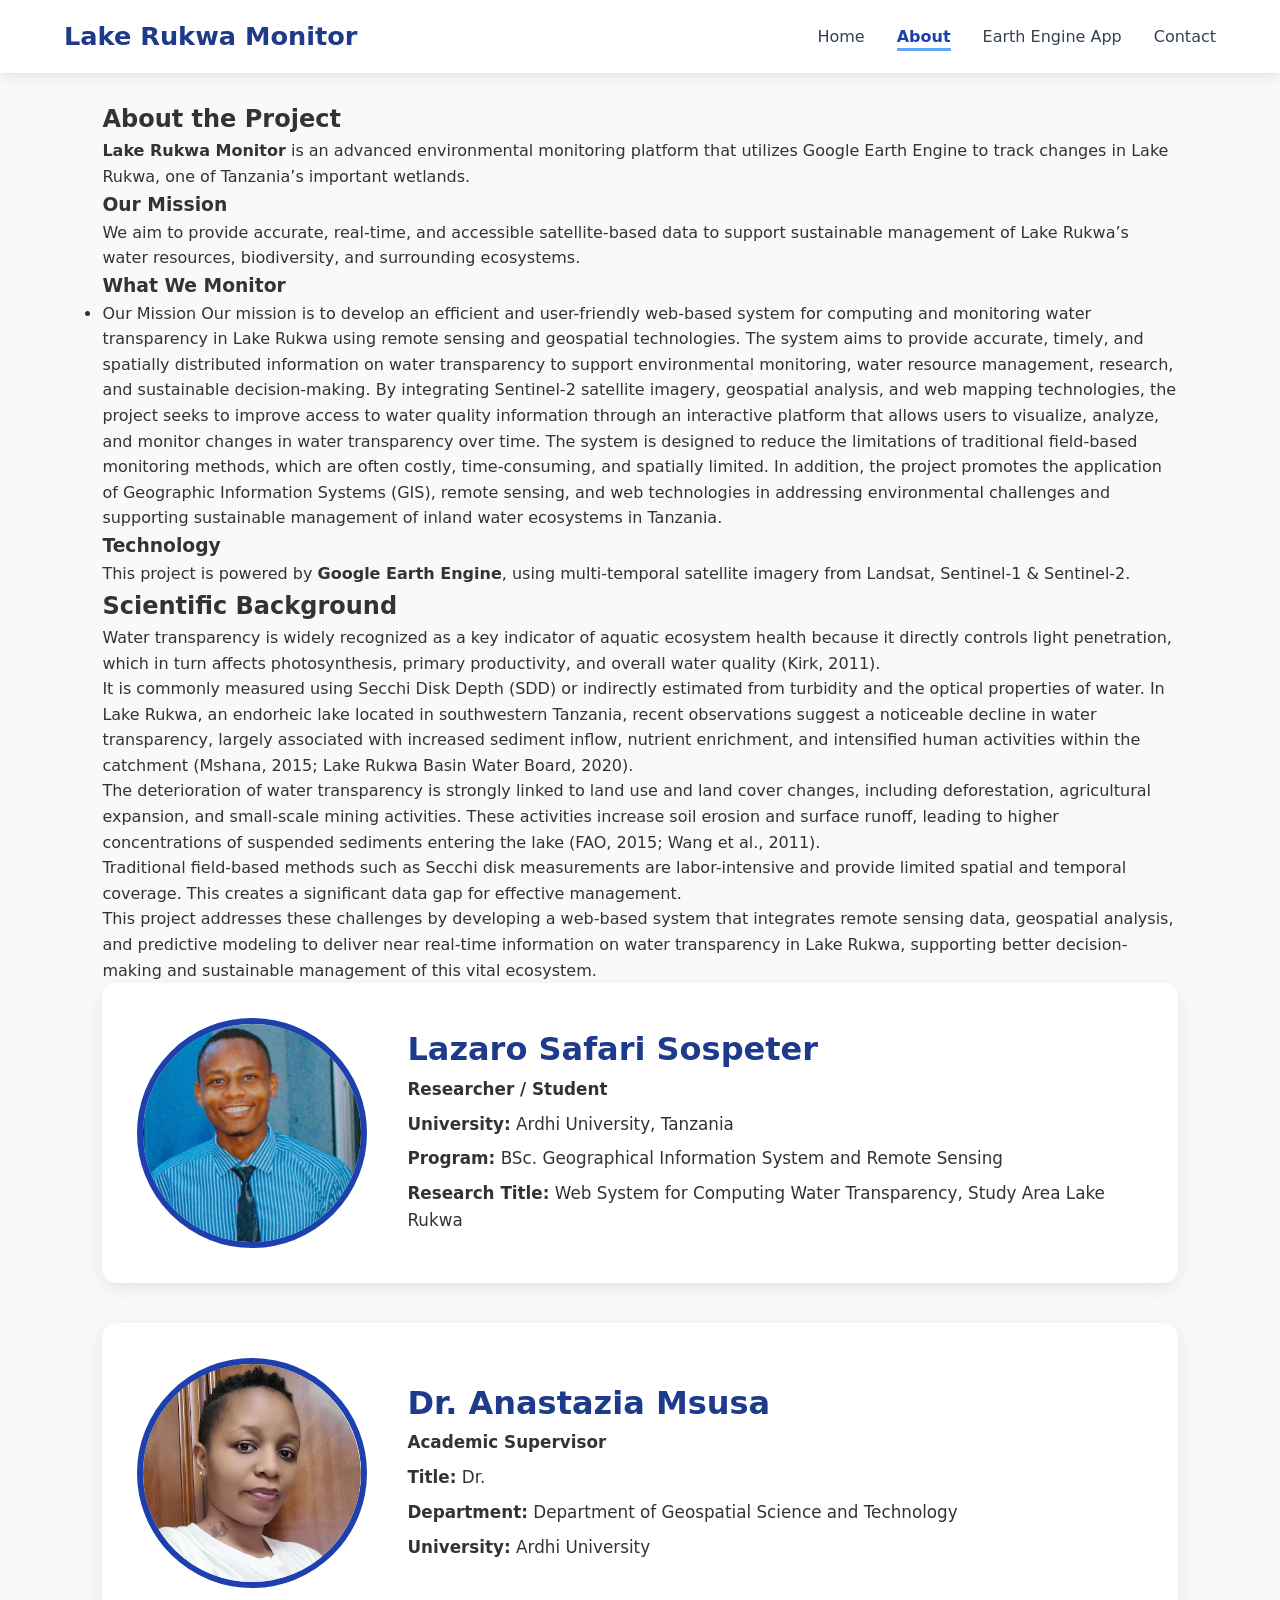
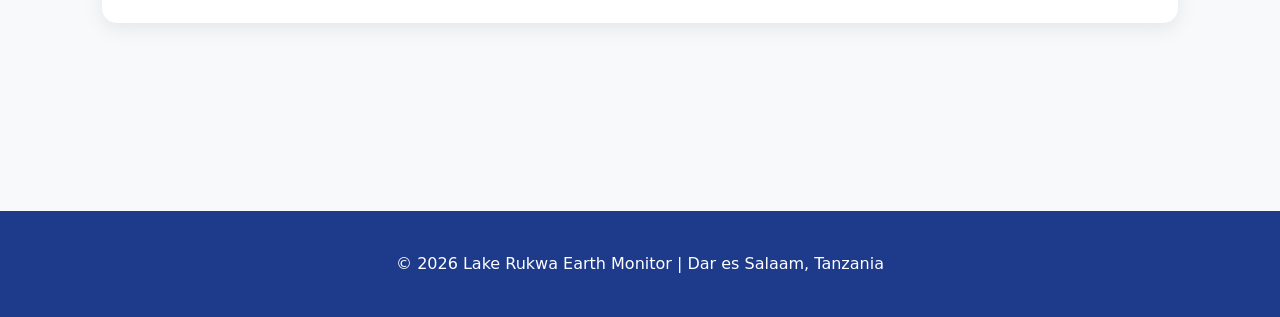
==== about.html @ d6cdce39 "Fix formatting issues in about.html" ====
<!DOCTYPE html>
<html lang="en">
<head>
  <meta charset="UTF-8">
  <meta name="viewport" content="width=device-width, initial-scale=1.0">
  <title>About - Lake Rukwa Monitor</title>
  <link rel="stylesheet" href="style.css">
</head>
<body>

  <nav class="navbar">
    <div class="logo">Lake Rukwa Monitor</div>
    <ul>
      <li><a href="index.html">Home</a></li>
      <li><a href="about.html" class="active">About</a></li>
      <li><a href="app.html">Earth Engine App</a></li>
      <li><a href="contact.html">Contact</a></li>
    </ul>
  </nav>

  <section class="about-section">
    <div class="container">

      <h2>About the Project</h2>
      
      <div class="project-description">
        <p><strong>Lake Rukwa Monitor</strong> is an advanced environmental monitoring platform that utilizes Google Earth Engine to track changes in Lake Rukwa, one of Tanzania’s important wetlands.</p>
        
        <h3>Our Mission</h3>
        <p>We aim to provide accurate, real-time, and accessible satellite-based data to support sustainable management of Lake Rukwa’s water resources, biodiversity, and surrounding ecosystems.</p>

        <h3>What We Monitor</h3>
        <ul>
          <li>Our Mission

Our mission is to develop an efficient and user-friendly web-based system for computing and monitoring water transparency in Lake Rukwa using remote sensing and geospatial technologies. The system aims to provide accurate, timely, and spatially distributed information on water transparency to support environmental monitoring, water resource management, research, and sustainable decision-making.

By integrating Sentinel-2 satellite imagery, geospatial analysis, and web mapping technologies, the project seeks to improve access to water quality information through an interactive platform that allows users to visualize, analyze, and monitor changes in water transparency over time. The system is designed to reduce the limitations of traditional field-based monitoring methods, which are often costly, time-consuming, and spatially limited.

In addition, the project promotes the application of Geographic Information Systems (GIS), remote sensing, and web technologies in addressing environmental challenges and supporting sustainable management of inland water ecosystems in Tanzania.
</li>
        </ul>

        <h3>Technology</h3>
        <p>This project is powered by <strong>Google Earth Engine</strong>, using multi-temporal satellite imagery from Landsat, Sentinel-1 & Sentinel-2.</p>
      </div>

      <!-- Scientific Background -->
      <h2>Scientific Background</h2>
      <div class="scientific-background">
        <p>Water transparency is widely recognized as a key indicator of aquatic ecosystem health because it directly controls light penetration, which in turn affects photosynthesis, primary productivity, and overall water quality (Kirk, 2011).</p>
        
        <p>It is commonly measured using Secchi Disk Depth (SDD) or indirectly estimated from turbidity and the optical properties of water. In Lake Rukwa, an endorheic lake located in southwestern Tanzania, recent observations suggest a noticeable decline in water transparency, largely associated with increased sediment inflow, nutrient enrichment, and intensified human activities within the catchment (Mshana, 2015; Lake Rukwa Basin Water Board, 2020).</p>
        
        <p>The deterioration of water transparency is strongly linked to land use and land cover changes, including deforestation, agricultural expansion, and small-scale mining activities. These activities increase soil erosion and surface runoff, leading to higher concentrations of suspended sediments entering the lake (FAO, 2015; Wang et al., 2011).</p>
        
        <p>Traditional field-based methods such as Secchi disk measurements are labor-intensive and provide limited spatial and temporal coverage. This creates a significant data gap for effective management.</p>
        
        <p>This project addresses these challenges by developing a web-based system that integrates remote sensing data, geospatial analysis, and predictive modeling to deliver near real-time information on water transparency in Lake Rukwa, supporting better decision-making and sustainable management of this vital ecosystem.</p>
      </div>

      <!-- Researcher Profile -->
<div class="researcher-profile">
  <img src="me.png" alt="Lazaro Safari Sospeter" class="profile-photo">
  <div class="profile-info">
    <h2>Lazaro Safari Sospeter</h2>
    <p><strong>Researcher / Student</strong></p>
    <p><strong>University:</strong> Ardhi University, Tanzania</p>
    <p><strong>Program:</strong> BSc. Geographical Information System and Remote Sensing</p>
    <p><strong>Research Title:</strong> Web System for Computing Water Transparency, Study Area Lake Rukwa</p>
  </div>
</div>

<!-- Supervisor Profile -->
<div class="supervisor-profile">
  <img src="Dr.png" alt="Dr. Anastazia Msusa" class="profile-photo">
  <div class="profile-info">
    <h2>Dr. Anastazia Msusa</h2>
    <p><strong>Academic Supervisor</strong></p>
    <p><strong>Title:</strong> Dr.</p>
    <p><strong>Department:</strong> Department of Geospatial Science and Technology</p>
    <p><strong>University:</strong> Ardhi University</p>
  </div>
</div>

    </div>
  </section>

  <footer>
    <p>&copy; 2026 Lake Rukwa Earth Monitor | Dar es Salaam, Tanzania</p>
  </footer>
</body>
</html>
---- style.css ----
* {
    margin: 0;
    padding: 0;
    box-sizing: border-box;
}

body {
    font-family: 'Segoe UI', system-ui, -apple-system, sans-serif;
    line-height: 1.6;
    color: #333;
    background: #f8f9fa;
}

/* ==================== NAVBAR ==================== */
.navbar {
    position: fixed;
    top: 0;
    width: 100%;
    background: rgba(255, 255, 255, 0.95);
    backdrop-filter: blur(10px);
    box-shadow: 0 2px 15px rgba(0, 0, 0, 0.1);
    padding: 1rem 5%;
    display: flex;
    justify-content: space-between;
    align-items: center;
    z-index: 1000;
}

.logo {
    font-size: 1.6rem;
    font-weight: 700;
    color: #1e3a8a;
}

.navbar ul {
    list-style: none;
    display: flex;
    gap: 2rem;
}

.navbar a {
    text-decoration: none;
    color: #334155;
    font-weight: 500;
    transition: color 0.3s;
}

.navbar a:hover {
    color: #1e40af;
}

.navbar a.active {
    color: #1e40af;
    font-weight: 600;
    position: relative;
}

.navbar a.active::after {
    content: '';
    position: absolute;
    bottom: -5px;
    left: 0;
    width: 100%;
    height: 3px;
    background: #60a5fa;
}

/* ==================== HERO SECTION ==================== */
.hero {
    height: 100vh;
    background-image: 
        linear-gradient(rgba(0, 0, 0, 0.45), rgba(0, 0, 0, 0.45)),
        url('view.png');
    background-size: cover;
    background-position: center;
    background-attachment: fixed;
    display: flex;
    align-items: center;
    justify-content: center;
    text-align: center;
    color: white;
    position: relative;
}

.hero-content {
    position: relative;
    z-index: 2;
    max-width: 850px;
    padding: 0 20px;
}

/* ==================== ABOUT & GENERAL SECTIONS ==================== */
.about-section, .section {
    padding: 100px 8%;
    min-height: 70vh;
}

.container {
    max-width: 1200px;
    margin: 0 auto;
}

.section h2 {
    font-size: 2.6rem;
    text-align: center;
    margin-bottom: 3rem;
    color: #1e3a8a;
    position: relative;
}

.section h2::after {
    content: '';
    width: 90px;
    height: 4px;
    background: #60a5fa;
    position: absolute;
    bottom: -14px;
    left: 50%;
    transform: translateX(-50%);
}

/* ==================== PROFILE CARDS ==================== */
.researcher-profile,
.supervisor-profile {
    display: flex;
    align-items: center;
    gap: 40px;
    background: white;
    padding: 35px;
    border-radius: 15px;
    box-shadow: 0 6px 20px rgba(0, 0, 0, 0.08);
    margin-bottom: 40px;
}

.profile-photo {
    width: 230px;
    height: 230px;
    object-fit: cover;
    border-radius: 50%;
    border: 6px solid #1e40af;
    flex-shrink: 0;
}

.profile-info h2 {
    margin-top: 0;
    color: #1e3a8a;
    font-size: 2rem;
}

.profile-info p {
    margin-bottom: 8px;
    font-size: 1.05rem;
}

/* ==================== STEP CARDS (How to Use) ==================== */
.how-to-use {
    display: grid;
    grid-template-columns: repeat(auto-fit, minmax(320px, 1fr));
    gap: 25px;
    margin-top: 30px;
}

.step-card {
    background: white;
    padding: 28px 24px;
    border-radius: 16px;
    box-shadow: 0 6px 20px rgba(0, 0, 0, 0.08);
    border-left: 6px solid #1e40af;
    transition: all 0.3s ease;
    position: relative;
}

.step-card:hover {
    transform: translateY(-8px);
    box-shadow: 0 15px 30px rgba(30, 64, 175, 0.15);
    border-left-color: #60a5fa;
}

.step-card h3 {
    color: #1e40af;
    font-size: 1.35rem;
    margin-bottom: 12px;
    padding-left: 8px;
}

.step-card p {
    color: #334155;
    line-height: 1.7;
    font-size: 1.02rem;
}

/* Step Number */
.step-card::before {
    content: attr(data-step);
    position: absolute;
    top: -12px;
    left: -12px;
    background: #1e40af;
    color: white;
    width: 32px;
    height: 32px;
    border-radius: 50%;
    display: flex;
    align-items: center;
    justify-content: center;
    font-weight: bold;
    font-size: 1.1rem;
    box-shadow: 0 4px 10px rgba(30, 64, 175, 0.3);
}

/* ==================== BUTTONS ==================== */
.btn {
    background: #1e40af;
    color: white;
    padding: 14px 36px;
    font-size: 1.1rem;
    border: none;
    border-radius: 50px;
    cursor: pointer;
    transition: all 0.3s;
    font-weight: 600;
    text-decoration: none;
    display: inline-block;
}

.btn:hover {
    background: #3b82f6;
    transform: translateY(-4px);
    box-shadow: 0 10px 25px rgba(30, 64, 175, 0.4);
}

/* ==================== FORM STYLES (for Contact page) ==================== */
form {
    max-width: 700px;
    margin: 0 auto;
    display: flex;
    flex-direction: column;
    gap: 1.2rem;
}

input, textarea {
    padding: 15px;
    border: 1px solid #cbd5e1;
    border-radius: 10px;
    font-size: 1.05rem;
    transition: all 0.3s;
}

input:focus, textarea:focus {
    outline: none;
    border-color: #3b82f6;
    box-shadow: 0 0 0 4px rgba(59, 130, 246, 0.15);
}

/* Footer */
footer {
    background: #1e3a8a;
    color: white;
    text-align: center;
    padding: 2.5rem 1rem;
    margin-top: 3rem;
}

/* ==================== RESPONSIVE ==================== */
@media (max-width: 768px) {
    .navbar ul {
        gap: 1rem;
        font-size: 0.95rem;
    }
    
    .section, .about-section {
        padding: 80px 5%;
    }
    
    .hero h1 {
        font-size: 2.8rem;
    }
    
    .researcher-profile,
    .supervisor-profile {
        flex-direction: column;
        text-align: center;
        gap: 20px;
    }
    
    .profile-photo {
        width: 180px;
        height: 180px;
    }
}
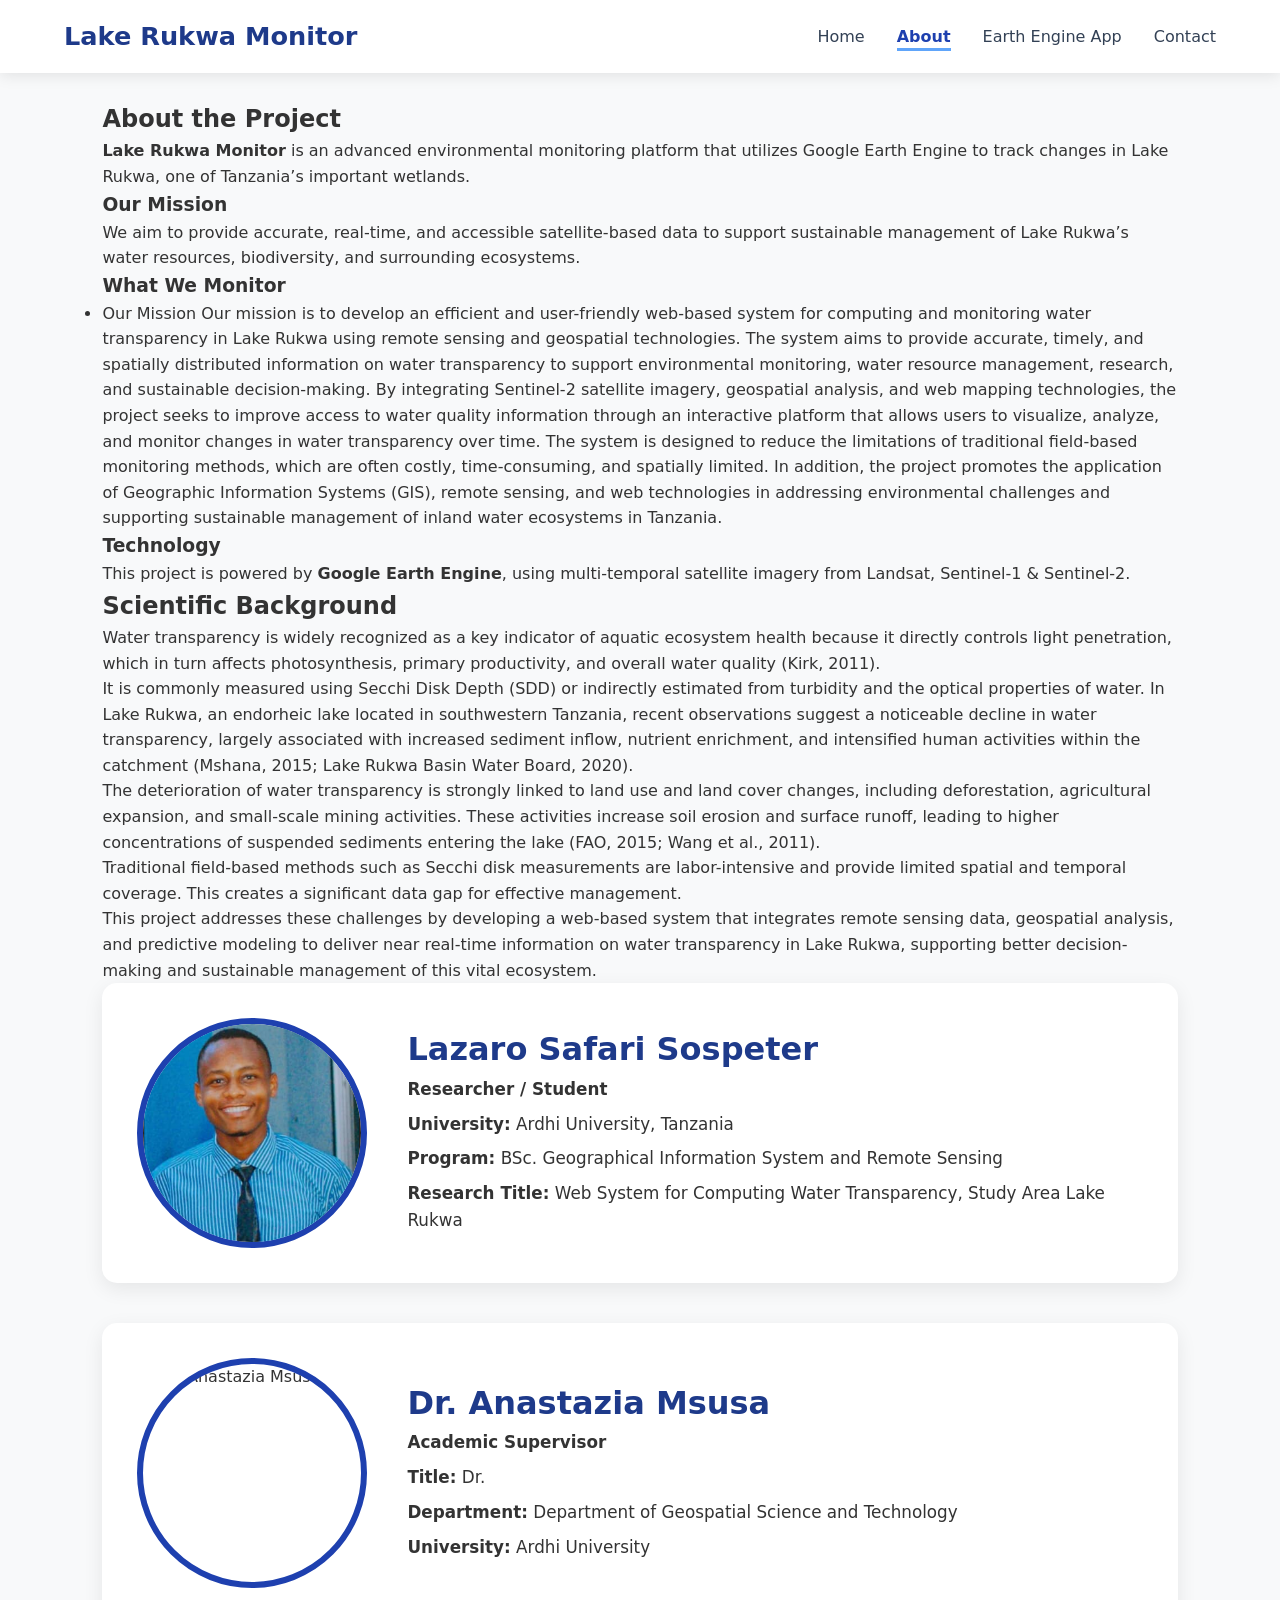
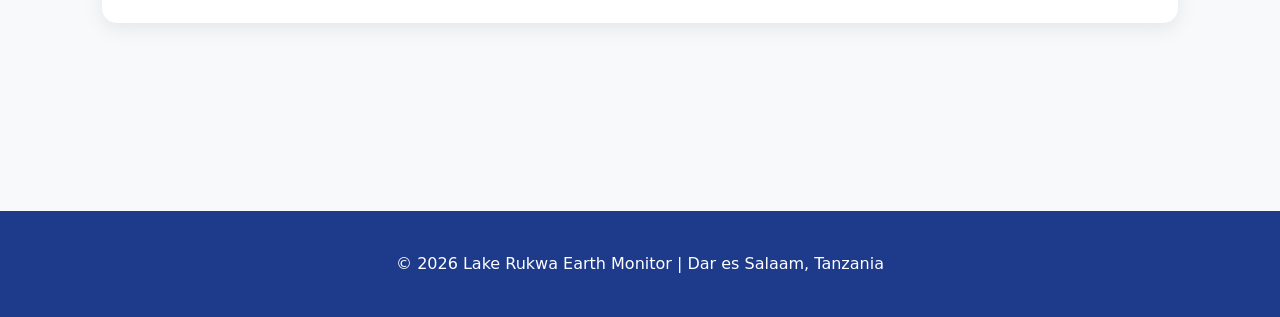
==== commit 8c7677cf: "Add files via upload" ====
--- a/about.html
+++ b/about.html
@@ -73,7 +73,7 @@
 
 <!-- Supervisor Profile -->
 <div class="supervisor-profile">
-  <img src="Dr.png" alt="Dr. Anastazia Msusa" class="profile-photo">
+  <img src="Dr.jpg" alt="Dr. Anastazia Msusa" class="profile-photo">   <!-- Change filename if needed -->
   <div class="profile-info">
     <h2>Dr. Anastazia Msusa</h2>
     <p><strong>Academic Supervisor</strong></p>
@@ -90,4 +90,4 @@
     <p>&copy; 2026 Lake Rukwa Earth Monitor | Dar es Salaam, Tanzania</p>
   </footer>
 </body>
-</html>
+</html>
--- a/style.css
+++ b/style.css
@@ -287,4 +287,4 @@
         width: 180px;
         height: 180px;
     }
-}
+}
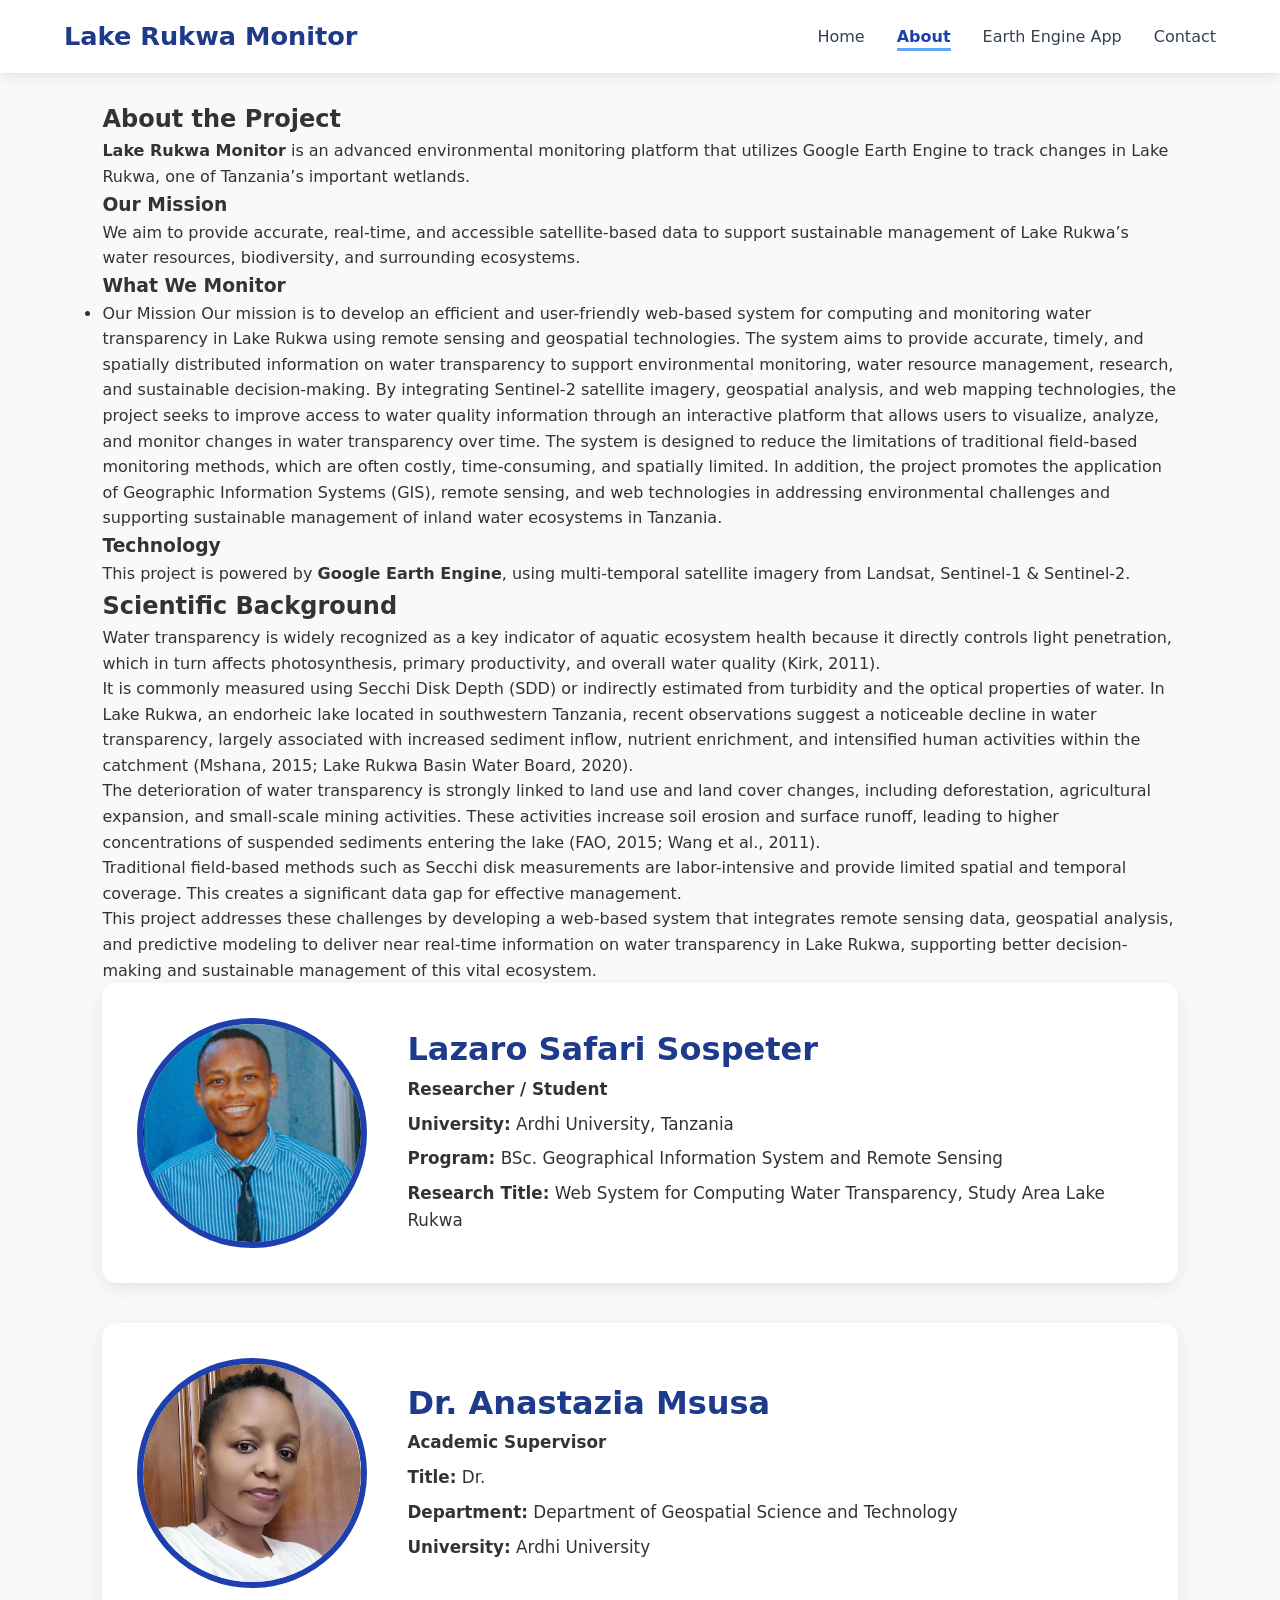
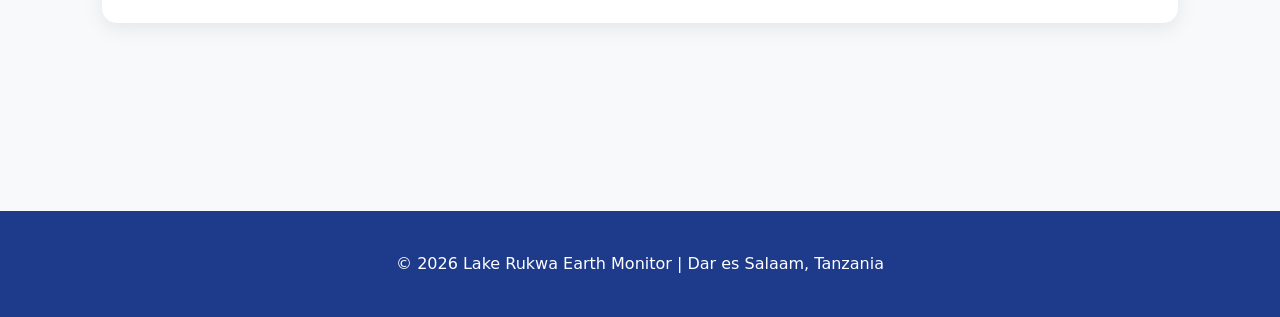
==== commit 02d835b5: "Fix HTML encoding issues in about.html" ====
--- a/about.html
+++ b/about.html
@@ -73,7 +73,7 @@
 
 <!-- Supervisor Profile -->
 <div class="supervisor-profile">
-  <img src="Dr.jpg" alt="Dr. Anastazia Msusa" class="profile-photo">   <!-- Change filename if needed -->
+  <img src="Dr.png" alt="Dr. Anastazia Msusa" class="profile-photo">   <!-- Change filename if needed -->
   <div class="profile-info">
     <h2>Dr. Anastazia Msusa</h2>
     <p><strong>Academic Supervisor</strong></p>
@@ -90,4 +90,4 @@
     <p>&copy; 2026 Lake Rukwa Earth Monitor | Dar es Salaam, Tanzania</p>
   </footer>
 </body>
-</html>+</html>
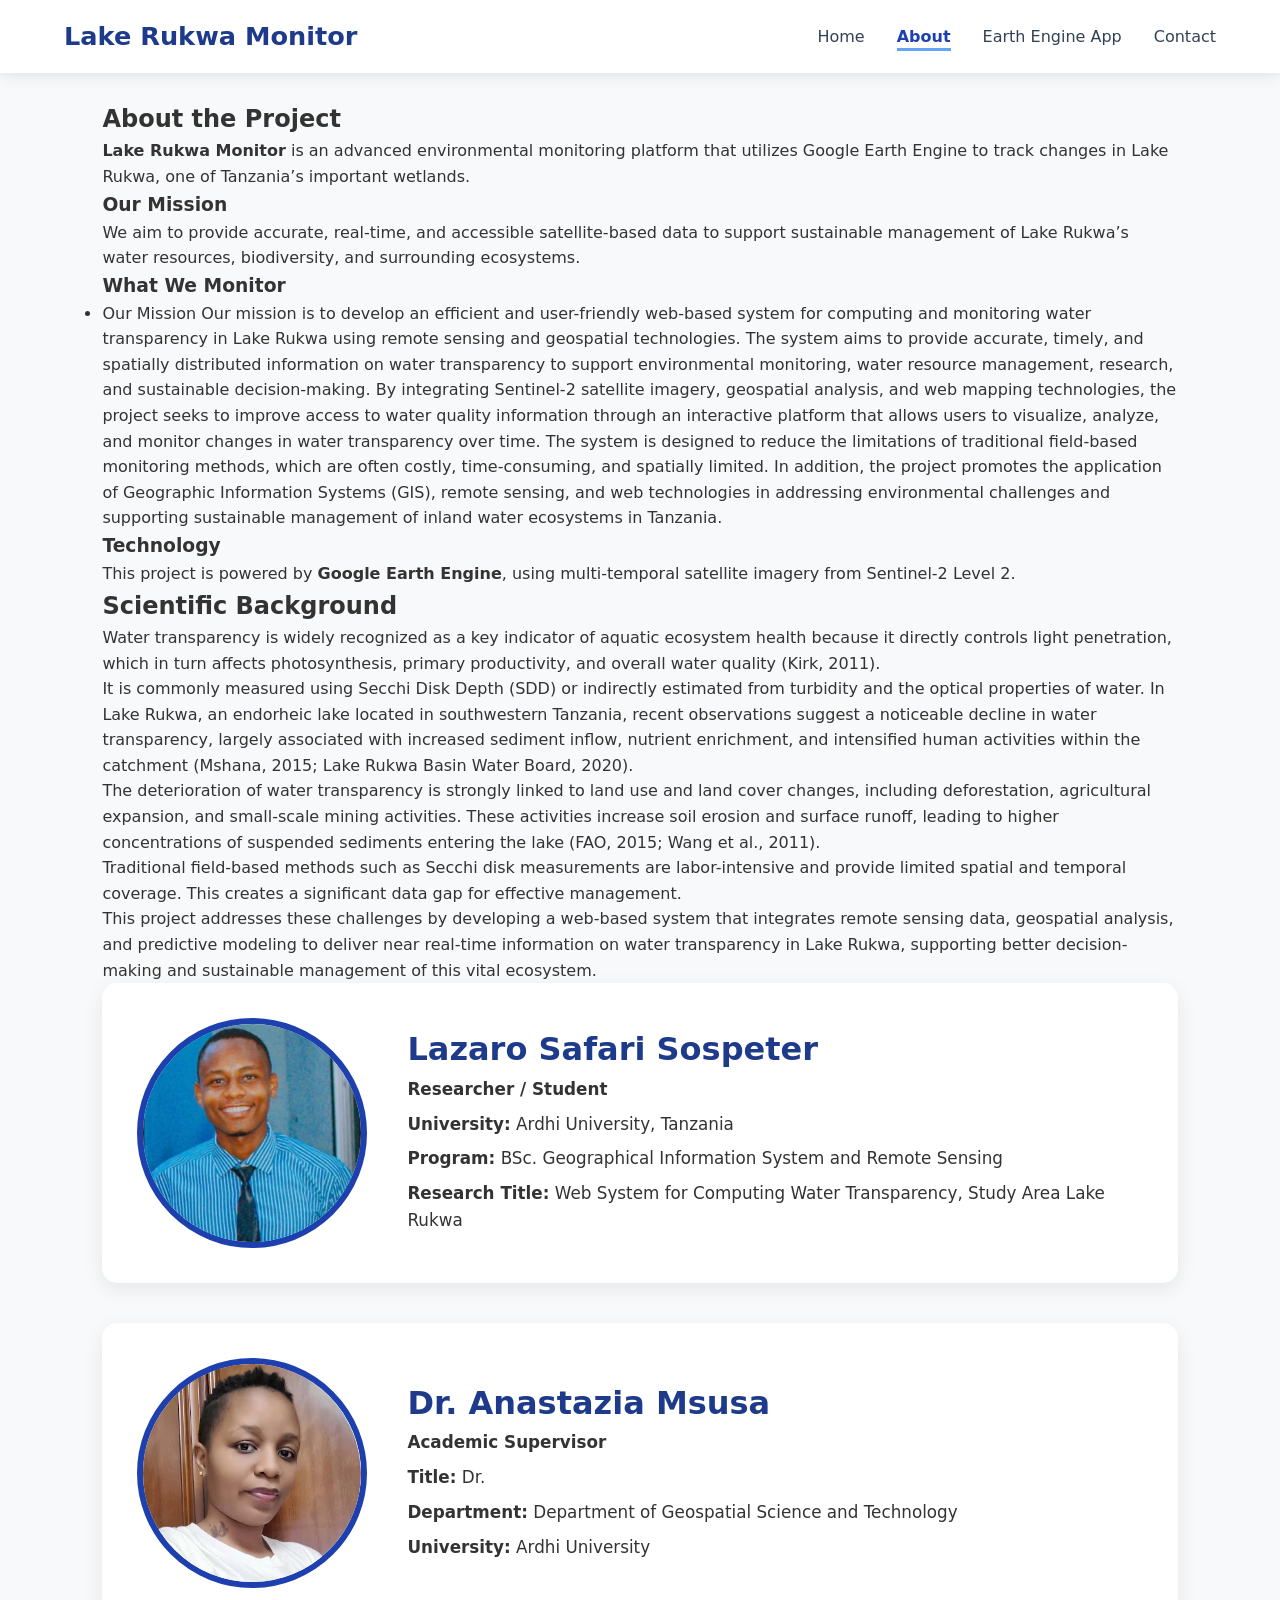
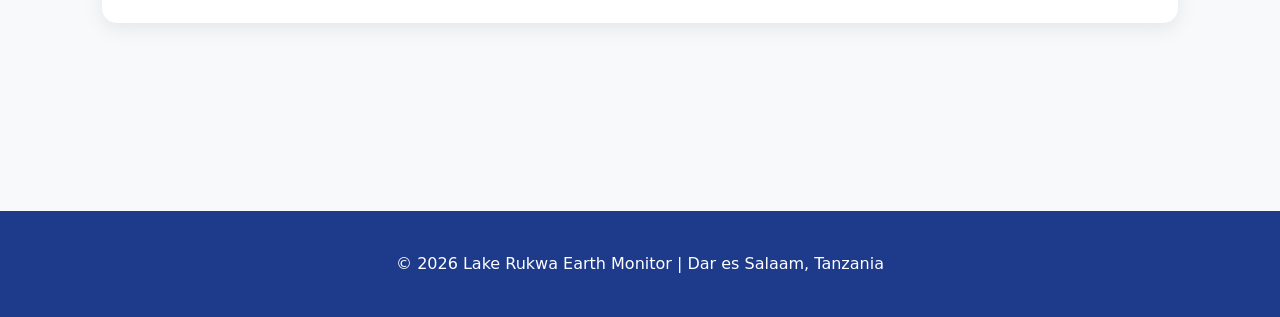
==== commit 265e4bff: "Revise project details and technology description Updated project description and technology section" ====
--- a/about.html
+++ b/about.html
@@ -42,7 +42,7 @@
         </ul>
 
         <h3>Technology</h3>
-        <p>This project is powered by <strong>Google Earth Engine</strong>, using multi-temporal satellite imagery from Landsat, Sentinel-1 & Sentinel-2.</p>
+        <p>This project is powered by <strong>Google Earth Engine</strong>, using multi-temporal satellite imagery from Sentinel-2 Level 2.</p>
       </div>
 
       <!-- Scientific Background -->
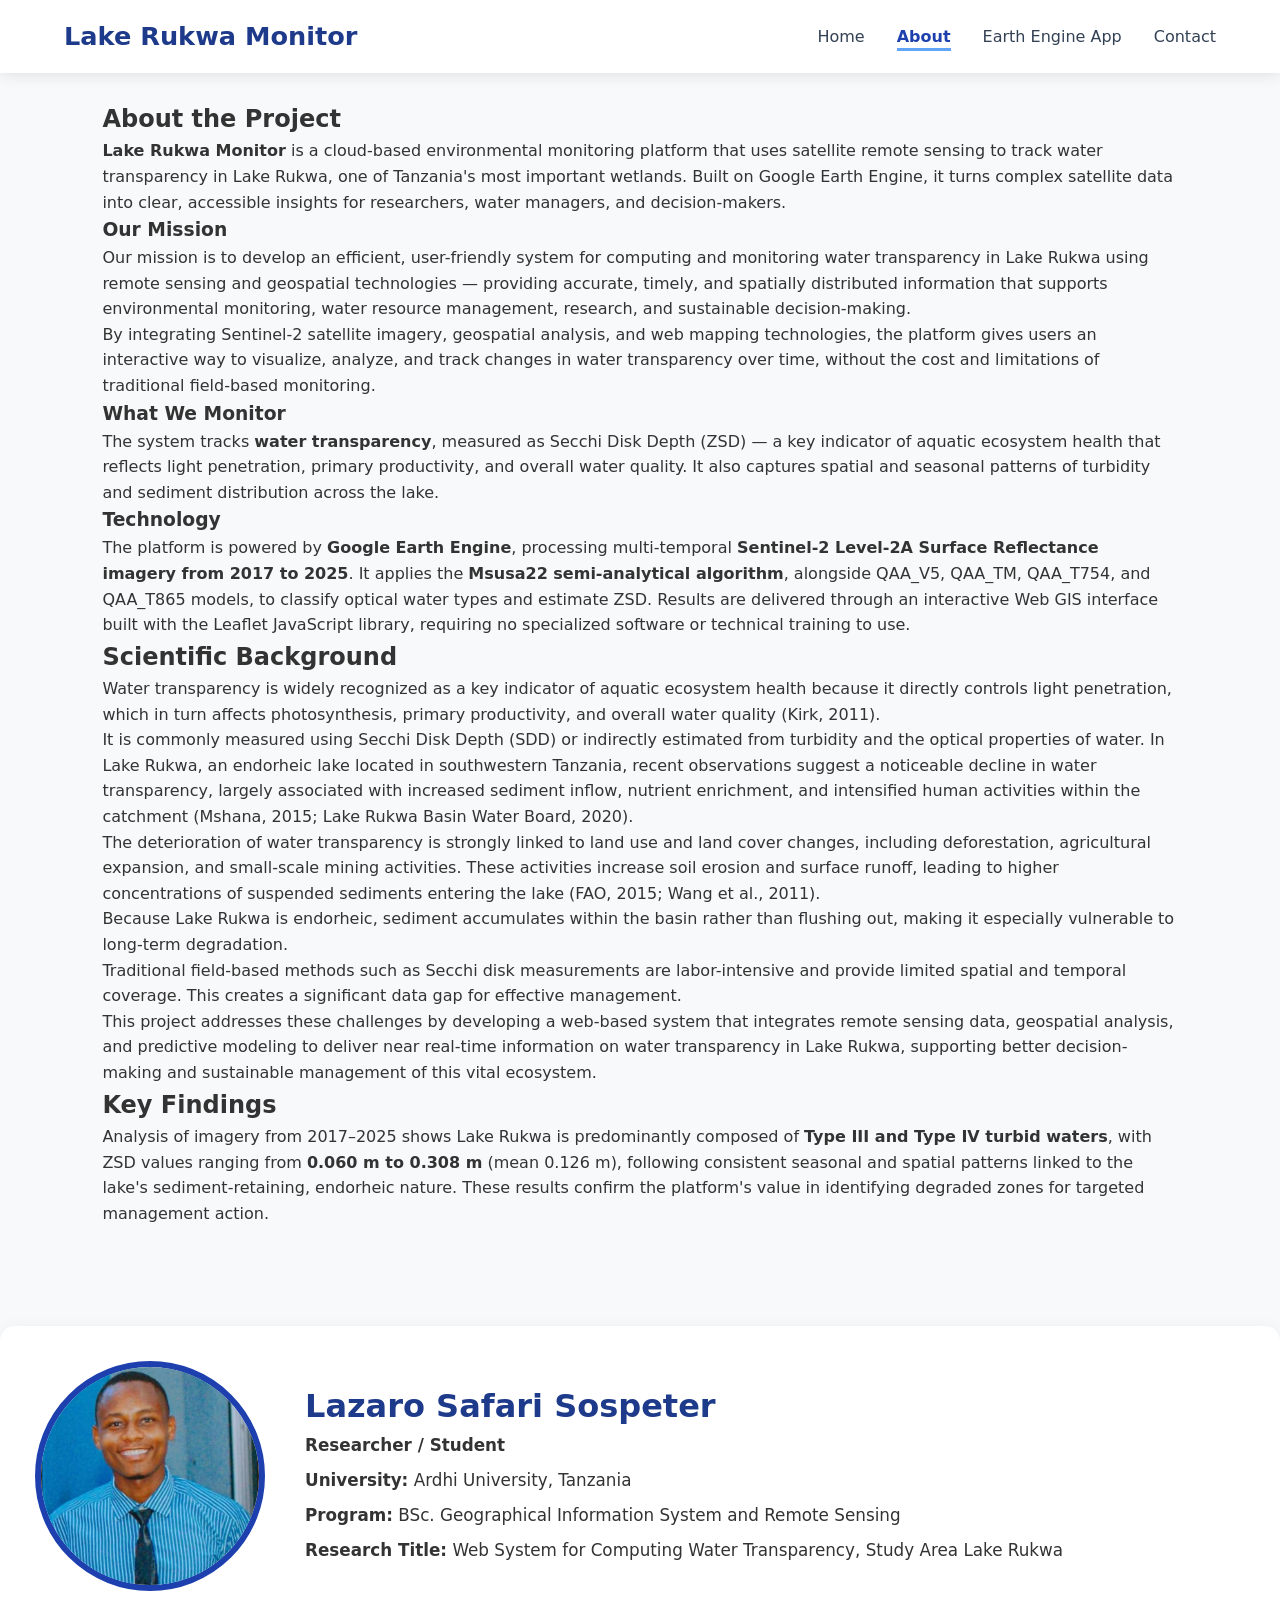
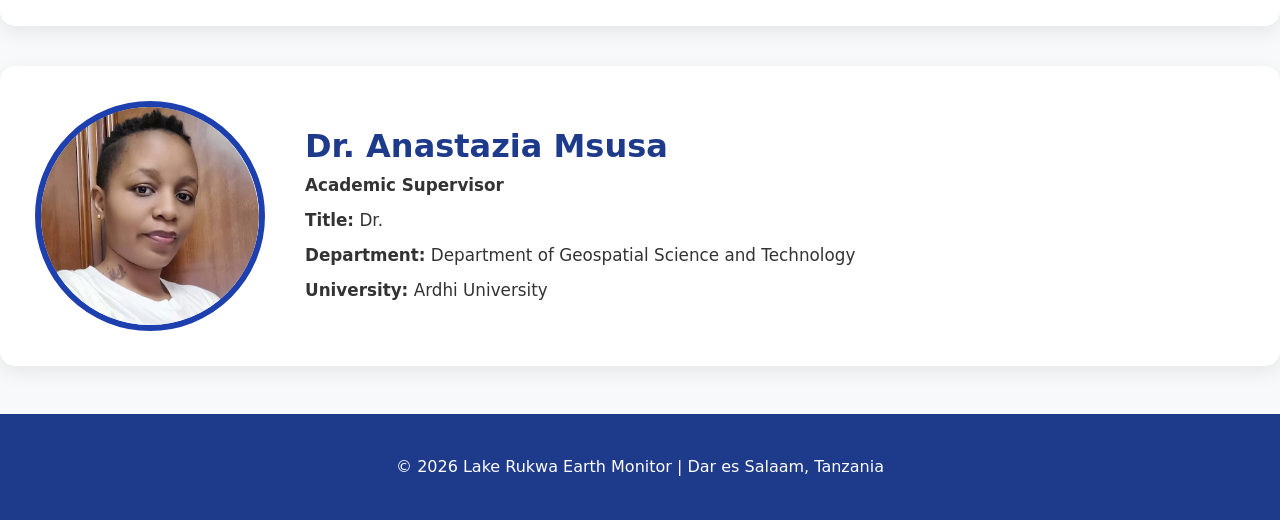
==== commit aac0f78f: "Revise About page for Lake Rukwa Monitor project Updated the 'About' page content to reflect the pro" ====
--- a/about.html
+++ b/about.html
@@ -22,42 +22,49 @@
     <div class="container">
 
       <h2>About the Project</h2>
-      
+
       <div class="project-description">
-        <p><strong>Lake Rukwa Monitor</strong> is an advanced environmental monitoring platform that utilizes Google Earth Engine to track changes in Lake Rukwa, one of Tanzania’s important wetlands.</p>
-        
+        <p><strong>Lake Rukwa Monitor</strong> is a cloud-based environmental monitoring platform that uses satellite remote sensing to track water transparency in Lake Rukwa, one of Tanzania's most important wetlands. Built on Google Earth Engine, it turns complex satellite data into clear, accessible insights for researchers, water managers, and decision-makers.</p>
+
         <h3>Our Mission</h3>
-        <p>We aim to provide accurate, real-time, and accessible satellite-based data to support sustainable management of Lake Rukwa’s water resources, biodiversity, and surrounding ecosystems.</p>
+        <p>Our mission is to develop an efficient, user-friendly system for computing and monitoring water transparency in Lake Rukwa using remote sensing and geospatial technologies &mdash; providing accurate, timely, and spatially distributed information that supports environmental monitoring, water resource management, research, and sustainable decision-making.</p>
+        <p>By integrating Sentinel-2 satellite imagery, geospatial analysis, and web mapping technologies, the platform gives users an interactive way to visualize, analyze, and track changes in water transparency over time, without the cost and limitations of traditional field-based monitoring.</p>
 
         <h3>What We Monitor</h3>
-        <ul>
-          <li>Our Mission
-
-Our mission is to develop an efficient and user-friendly web-based system for computing and monitoring water transparency in Lake Rukwa using remote sensing and geospatial technologies. The system aims to provide accurate, timely, and spatially distributed information on water transparency to support environmental monitoring, water resource management, research, and sustainable decision-making.
-
-By integrating Sentinel-2 satellite imagery, geospatial analysis, and web mapping technologies, the project seeks to improve access to water quality information through an interactive platform that allows users to visualize, analyze, and monitor changes in water transparency over time. The system is designed to reduce the limitations of traditional field-based monitoring methods, which are often costly, time-consuming, and spatially limited.
-
-In addition, the project promotes the application of Geographic Information Systems (GIS), remote sensing, and web technologies in addressing environmental challenges and supporting sustainable management of inland water ecosystems in Tanzania.
-</li>
-        </ul>
+        <p>The system tracks <strong>water transparency</strong>, measured as Secchi Disk Depth (ZSD) &mdash; a key indicator of aquatic ecosystem health that reflects light penetration, primary productivity, and overall water quality. It also captures spatial and seasonal patterns of turbidity and sediment distribution across the lake.</p>
 
         <h3>Technology</h3>
-        <p>This project is powered by <strong>Google Earth Engine</strong>, using multi-temporal satellite imagery from Sentinel-2 Level 2.</p>
+        <p>The platform is powered by <strong>Google Earth Engine</strong>, processing multi-temporal <strong>Sentinel-2 Level-2A Surface Reflectance imagery from 2017 to 2025</strong>. It applies the <strong>Msusa22 semi-analytical algorithm</strong>, alongside QAA_V5, QAA_TM, QAA_T754, and QAA_T865 models, to classify optical water types and estimate ZSD. Results are delivered through an interactive Web GIS interface built with the Leaflet JavaScript library, requiring no specialized software or technical training to use.</p>
       </div>
 
       <!-- Scientific Background -->
       <h2>Scientific Background</h2>
       <div class="scientific-background">
         <p>Water transparency is widely recognized as a key indicator of aquatic ecosystem health because it directly controls light penetration, which in turn affects photosynthesis, primary productivity, and overall water quality (Kirk, 2011).</p>
-        
+
         <p>It is commonly measured using Secchi Disk Depth (SDD) or indirectly estimated from turbidity and the optical properties of water. In Lake Rukwa, an endorheic lake located in southwestern Tanzania, recent observations suggest a noticeable decline in water transparency, largely associated with increased sediment inflow, nutrient enrichment, and intensified human activities within the catchment (Mshana, 2015; Lake Rukwa Basin Water Board, 2020).</p>
-        
+
         <p>The deterioration of water transparency is strongly linked to land use and land cover changes, including deforestation, agricultural expansion, and small-scale mining activities. These activities increase soil erosion and surface runoff, leading to higher concentrations of suspended sediments entering the lake (FAO, 2015; Wang et al., 2011).</p>
-        
+
+        <p>Because Lake Rukwa is endorheic, sediment accumulates within the basin rather than flushing out, making it especially vulnerable to long-term degradation.</p>
+
         <p>Traditional field-based methods such as Secchi disk measurements are labor-intensive and provide limited spatial and temporal coverage. This creates a significant data gap for effective management.</p>
-        
+
         <p>This project addresses these challenges by developing a web-based system that integrates remote sensing data, geospatial analysis, and predictive modeling to deliver near real-time information on water transparency in Lake Rukwa, supporting better decision-making and sustainable management of this vital ecosystem.</p>
       </div>
+
+      <!-- Key Findings -->
+      <h2>Key Findings</h2>
+      <div class="key-findings">
+        <p>Analysis of imagery from 2017&ndash;2025 shows Lake Rukwa is predominantly composed of <strong>Type III and Type IV turbid waters</strong>, with ZSD values ranging from <strong>0.060 m to 0.308 m</strong> (mean 0.126 m), following consistent seasonal and spatial patterns linked to the lake's sediment-retaining, endorheic nature. These results confirm the platform's value in identifying degraded zones for targeted management action.</p>
+      </div>
+
+    </div>
+  </section>
+
+</body>
+</html>
+
 
       <!-- Researcher Profile -->
 <div class="researcher-profile">
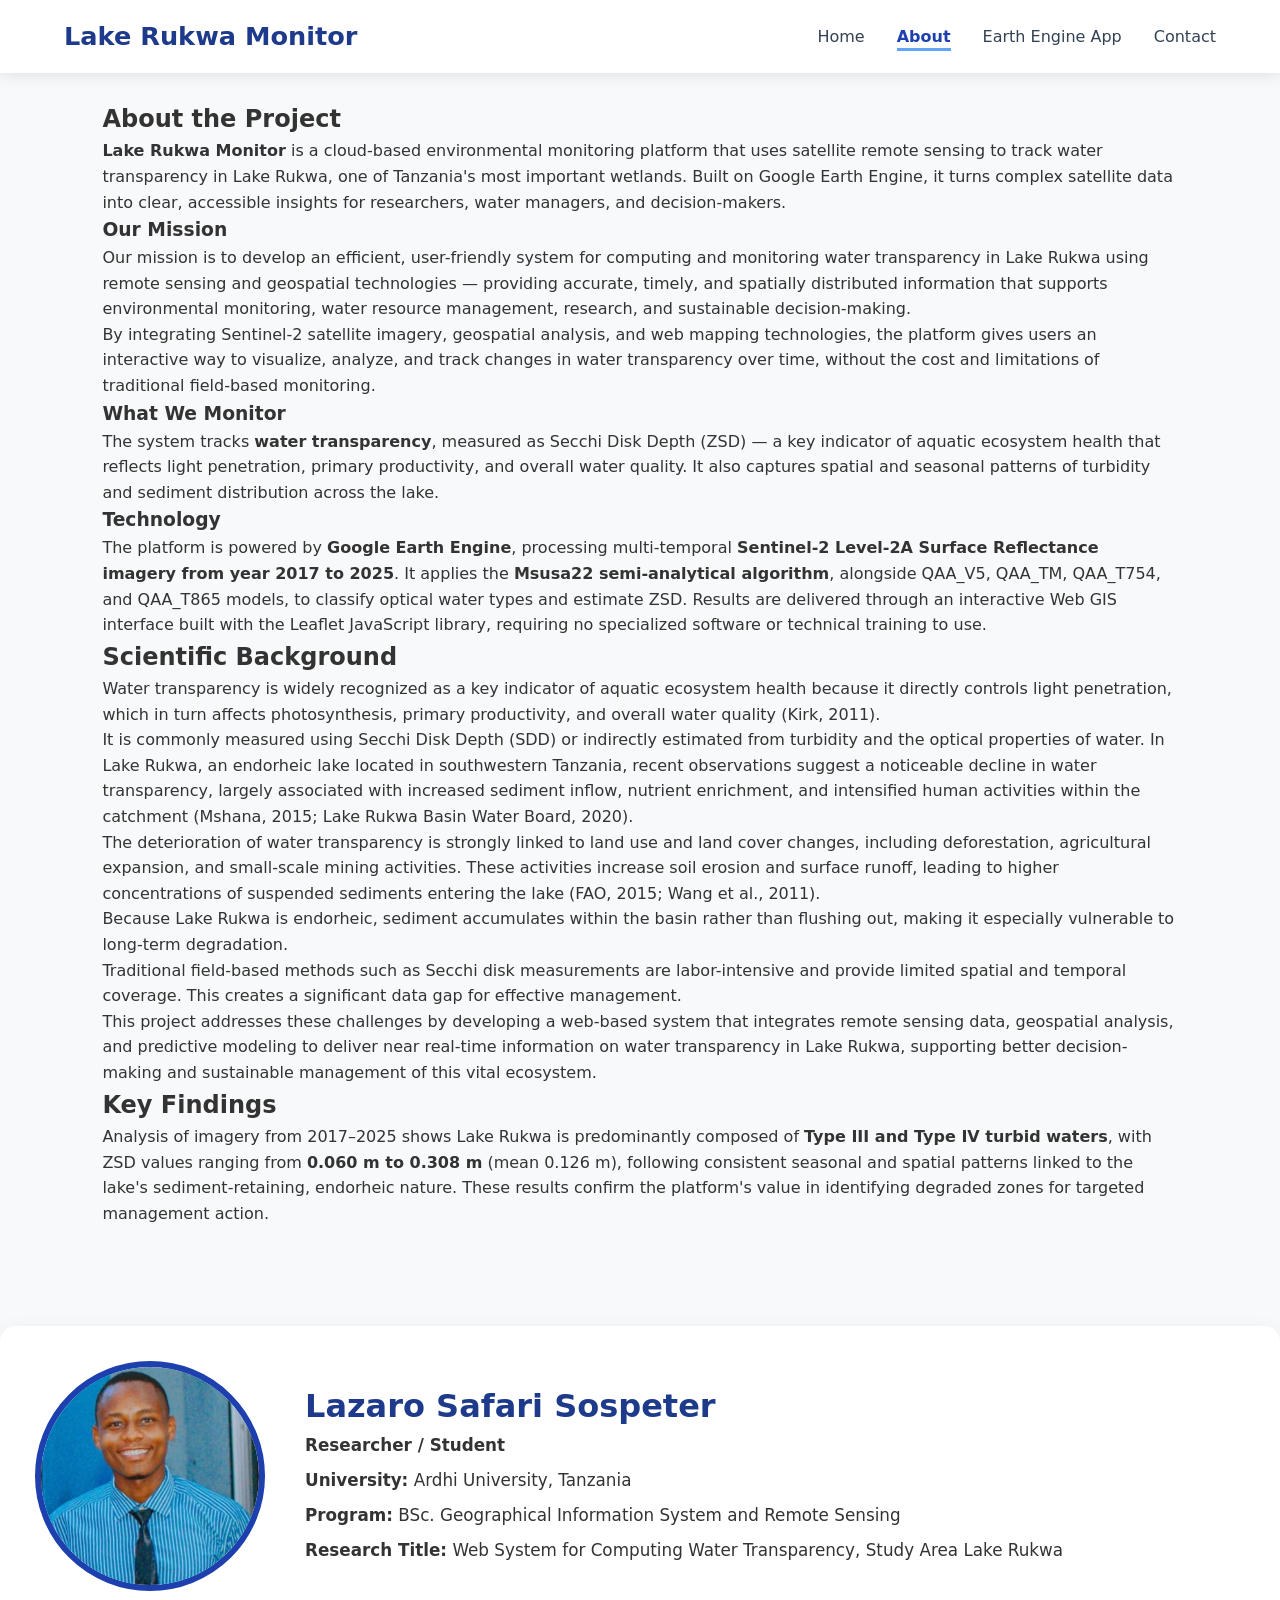
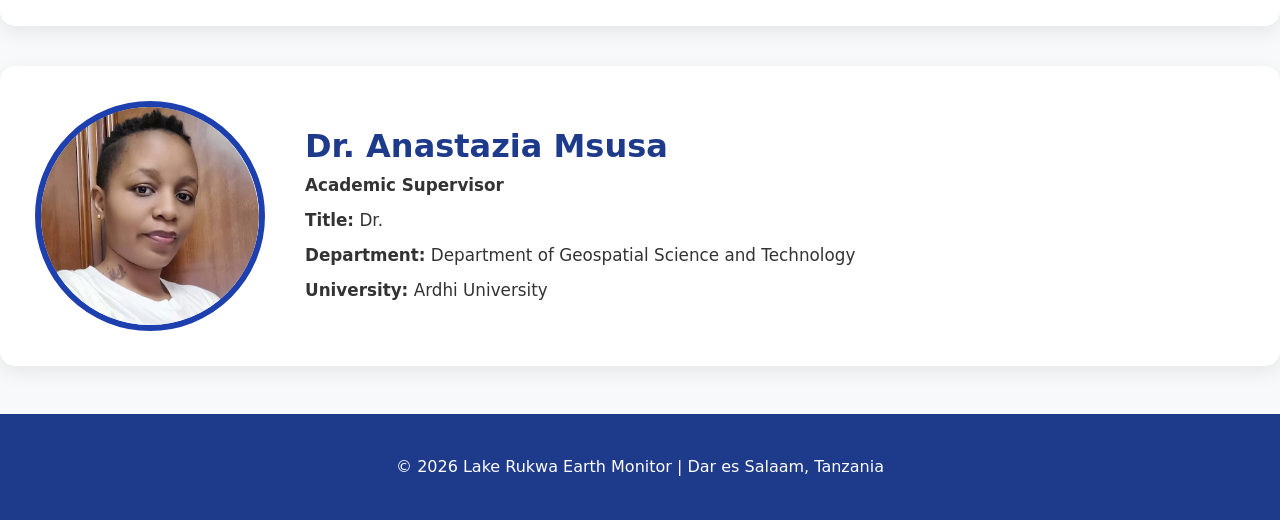
==== commit fd7925ca: "Fix HTML formatting issues in about.html" ====
--- a/about.html
+++ b/about.html
@@ -34,7 +34,7 @@
         <p>The system tracks <strong>water transparency</strong>, measured as Secchi Disk Depth (ZSD) &mdash; a key indicator of aquatic ecosystem health that reflects light penetration, primary productivity, and overall water quality. It also captures spatial and seasonal patterns of turbidity and sediment distribution across the lake.</p>
 
         <h3>Technology</h3>
-        <p>The platform is powered by <strong>Google Earth Engine</strong>, processing multi-temporal <strong>Sentinel-2 Level-2A Surface Reflectance imagery from 2017 to 2025</strong>. It applies the <strong>Msusa22 semi-analytical algorithm</strong>, alongside QAA_V5, QAA_TM, QAA_T754, and QAA_T865 models, to classify optical water types and estimate ZSD. Results are delivered through an interactive Web GIS interface built with the Leaflet JavaScript library, requiring no specialized software or technical training to use.</p>
+        <p>The platform is powered by <strong>Google Earth Engine</strong>, processing multi-temporal <strong>Sentinel-2 Level-2A Surface Reflectance imagery from year 2017 to 2025</strong>. It applies the <strong>Msusa22 semi-analytical algorithm</strong>, alongside QAA_V5, QAA_TM, QAA_T754, and QAA_T865 models, to classify optical water types and estimate ZSD. Results are delivered through an interactive Web GIS interface built with the Leaflet JavaScript library, requiring no specialized software or technical training to use.</p>
       </div>
 
       <!-- Scientific Background -->
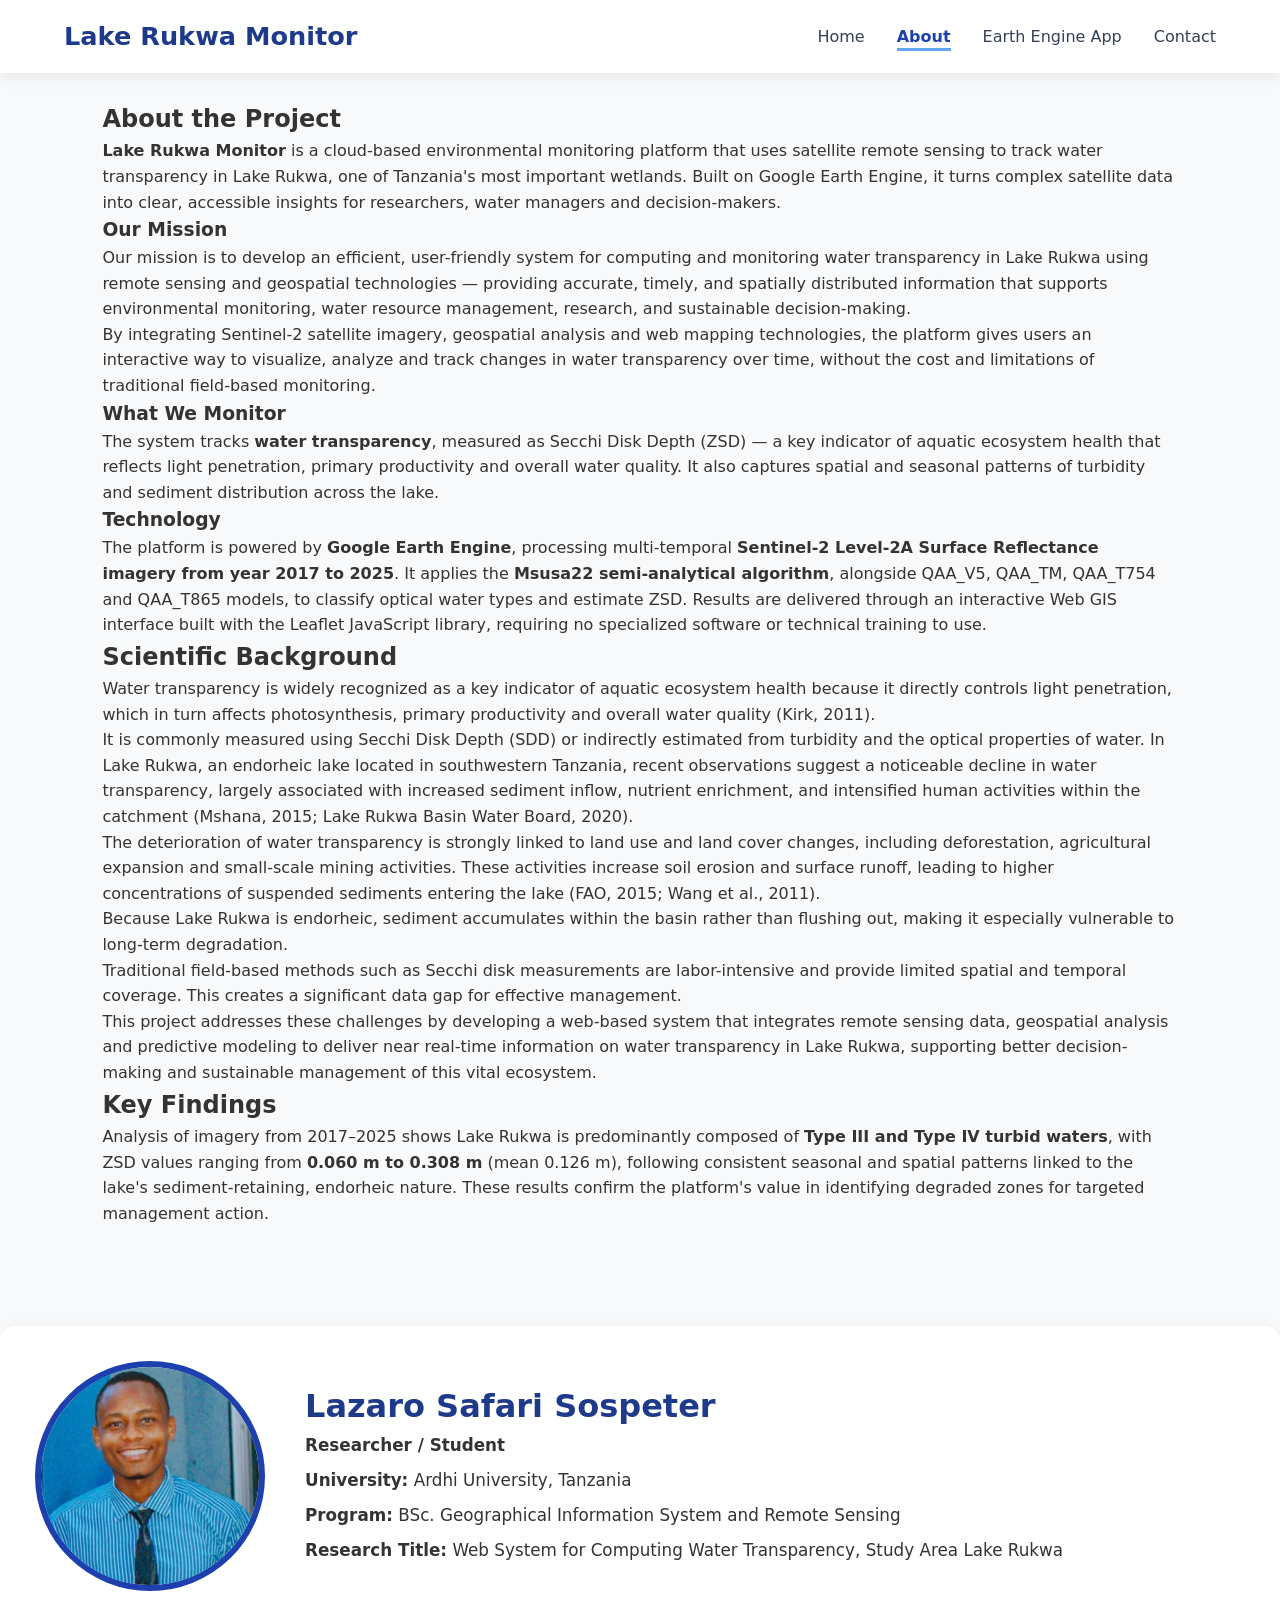
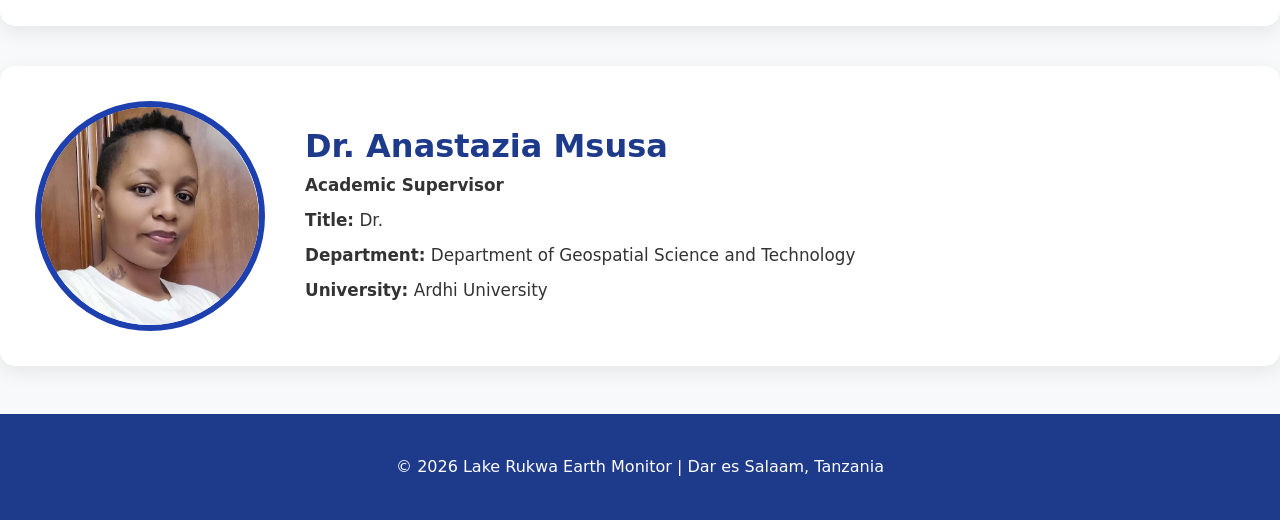
==== commit e5b487fc: "Fix HTML formatting and structure in about.html" ====
--- a/about.html
+++ b/about.html
@@ -24,33 +24,33 @@
       <h2>About the Project</h2>
 
       <div class="project-description">
-        <p><strong>Lake Rukwa Monitor</strong> is a cloud-based environmental monitoring platform that uses satellite remote sensing to track water transparency in Lake Rukwa, one of Tanzania's most important wetlands. Built on Google Earth Engine, it turns complex satellite data into clear, accessible insights for researchers, water managers, and decision-makers.</p>
+        <p><strong>Lake Rukwa Monitor</strong> is a cloud-based environmental monitoring platform that uses satellite remote sensing to track water transparency in Lake Rukwa, one of Tanzania's most important wetlands. Built on Google Earth Engine, it turns complex satellite data into clear, accessible insights for researchers, water managers and decision-makers.</p>
 
         <h3>Our Mission</h3>
         <p>Our mission is to develop an efficient, user-friendly system for computing and monitoring water transparency in Lake Rukwa using remote sensing and geospatial technologies &mdash; providing accurate, timely, and spatially distributed information that supports environmental monitoring, water resource management, research, and sustainable decision-making.</p>
-        <p>By integrating Sentinel-2 satellite imagery, geospatial analysis, and web mapping technologies, the platform gives users an interactive way to visualize, analyze, and track changes in water transparency over time, without the cost and limitations of traditional field-based monitoring.</p>
+        <p>By integrating Sentinel-2 satellite imagery, geospatial analysis and web mapping technologies, the platform gives users an interactive way to visualize, analyze and track changes in water transparency over time, without the cost and limitations of traditional field-based monitoring.</p>
 
         <h3>What We Monitor</h3>
-        <p>The system tracks <strong>water transparency</strong>, measured as Secchi Disk Depth (ZSD) &mdash; a key indicator of aquatic ecosystem health that reflects light penetration, primary productivity, and overall water quality. It also captures spatial and seasonal patterns of turbidity and sediment distribution across the lake.</p>
+        <p>The system tracks <strong>water transparency</strong>, measured as Secchi Disk Depth (ZSD) &mdash; a key indicator of aquatic ecosystem health that reflects light penetration, primary productivity and overall water quality. It also captures spatial and seasonal patterns of turbidity and sediment distribution across the lake.</p>
 
         <h3>Technology</h3>
-        <p>The platform is powered by <strong>Google Earth Engine</strong>, processing multi-temporal <strong>Sentinel-2 Level-2A Surface Reflectance imagery from year 2017 to 2025</strong>. It applies the <strong>Msusa22 semi-analytical algorithm</strong>, alongside QAA_V5, QAA_TM, QAA_T754, and QAA_T865 models, to classify optical water types and estimate ZSD. Results are delivered through an interactive Web GIS interface built with the Leaflet JavaScript library, requiring no specialized software or technical training to use.</p>
+        <p>The platform is powered by <strong>Google Earth Engine</strong>, processing multi-temporal <strong>Sentinel-2 Level-2A Surface Reflectance imagery from year 2017 to 2025</strong>. It applies the <strong>Msusa22 semi-analytical algorithm</strong>, alongside QAA_V5, QAA_TM, QAA_T754 and QAA_T865 models, to classify optical water types and estimate ZSD. Results are delivered through an interactive Web GIS interface built with the Leaflet JavaScript library, requiring no specialized software or technical training to use.</p>
       </div>
 
       <!-- Scientific Background -->
       <h2>Scientific Background</h2>
       <div class="scientific-background">
-        <p>Water transparency is widely recognized as a key indicator of aquatic ecosystem health because it directly controls light penetration, which in turn affects photosynthesis, primary productivity, and overall water quality (Kirk, 2011).</p>
+        <p>Water transparency is widely recognized as a key indicator of aquatic ecosystem health because it directly controls light penetration, which in turn affects photosynthesis, primary productivity and overall water quality (Kirk, 2011).</p>
 
         <p>It is commonly measured using Secchi Disk Depth (SDD) or indirectly estimated from turbidity and the optical properties of water. In Lake Rukwa, an endorheic lake located in southwestern Tanzania, recent observations suggest a noticeable decline in water transparency, largely associated with increased sediment inflow, nutrient enrichment, and intensified human activities within the catchment (Mshana, 2015; Lake Rukwa Basin Water Board, 2020).</p>
 
-        <p>The deterioration of water transparency is strongly linked to land use and land cover changes, including deforestation, agricultural expansion, and small-scale mining activities. These activities increase soil erosion and surface runoff, leading to higher concentrations of suspended sediments entering the lake (FAO, 2015; Wang et al., 2011).</p>
+        <p>The deterioration of water transparency is strongly linked to land use and land cover changes, including deforestation, agricultural expansion and small-scale mining activities. These activities increase soil erosion and surface runoff, leading to higher concentrations of suspended sediments entering the lake (FAO, 2015; Wang et al., 2011).</p>
 
         <p>Because Lake Rukwa is endorheic, sediment accumulates within the basin rather than flushing out, making it especially vulnerable to long-term degradation.</p>
 
         <p>Traditional field-based methods such as Secchi disk measurements are labor-intensive and provide limited spatial and temporal coverage. This creates a significant data gap for effective management.</p>
 
-        <p>This project addresses these challenges by developing a web-based system that integrates remote sensing data, geospatial analysis, and predictive modeling to deliver near real-time information on water transparency in Lake Rukwa, supporting better decision-making and sustainable management of this vital ecosystem.</p>
+        <p>This project addresses these challenges by developing a web-based system that integrates remote sensing data, geospatial analysis and predictive modeling to deliver near real-time information on water transparency in Lake Rukwa, supporting better decision-making and sustainable management of this vital ecosystem.</p>
       </div>
 
       <!-- Key Findings -->
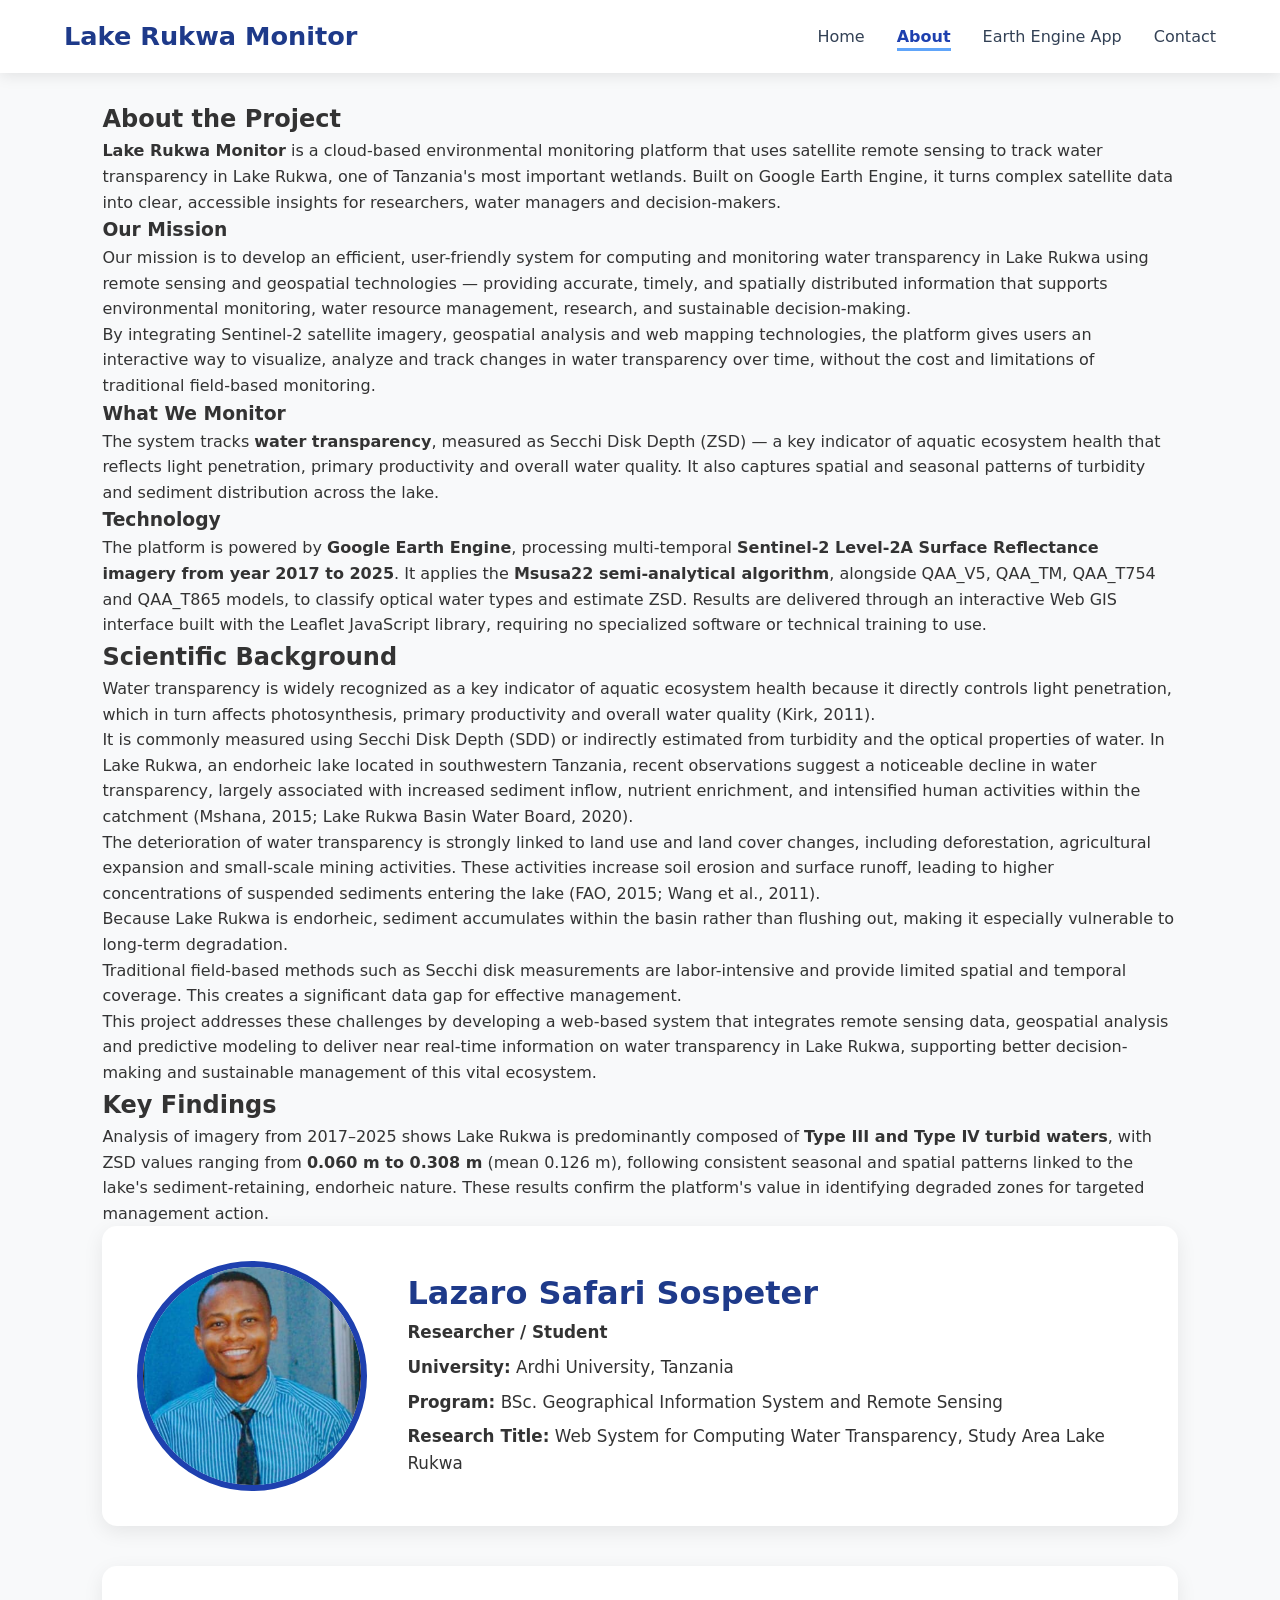
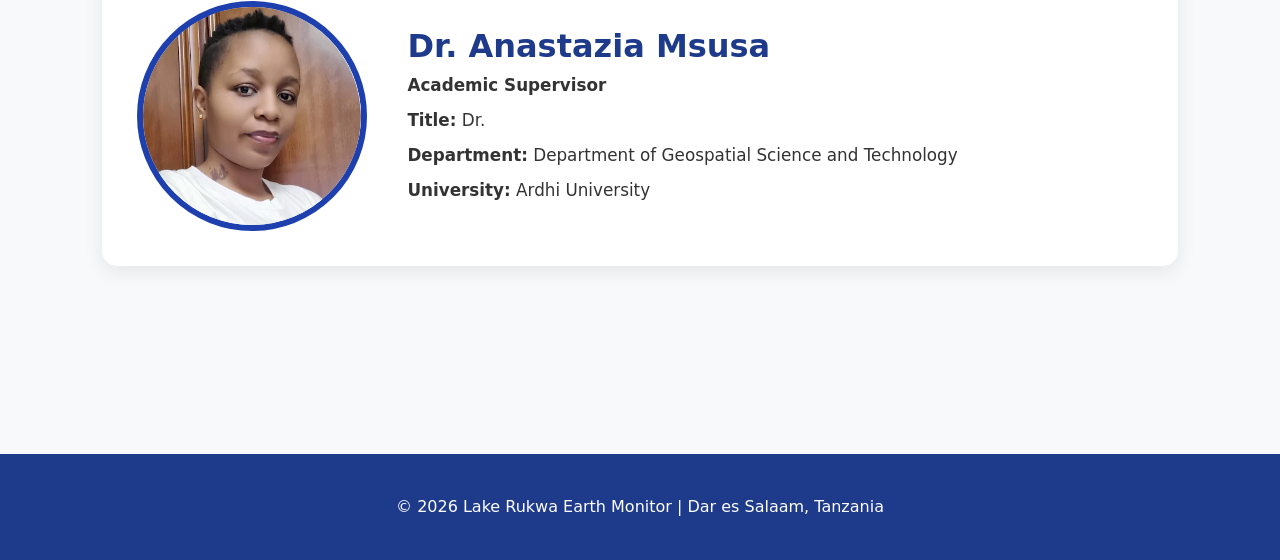
==== commit d6cd5f77: "Refactor about.html structure and content" ====
--- a/about.html
+++ b/about.html
@@ -60,12 +60,7 @@
       </div>
 
     </div>
-  </section>
-
-</body>
-</html>
-
-
+  
       <!-- Researcher Profile -->
 <div class="researcher-profile">
   <img src="me.png" alt="Lazaro Safari Sospeter" class="profile-photo">
